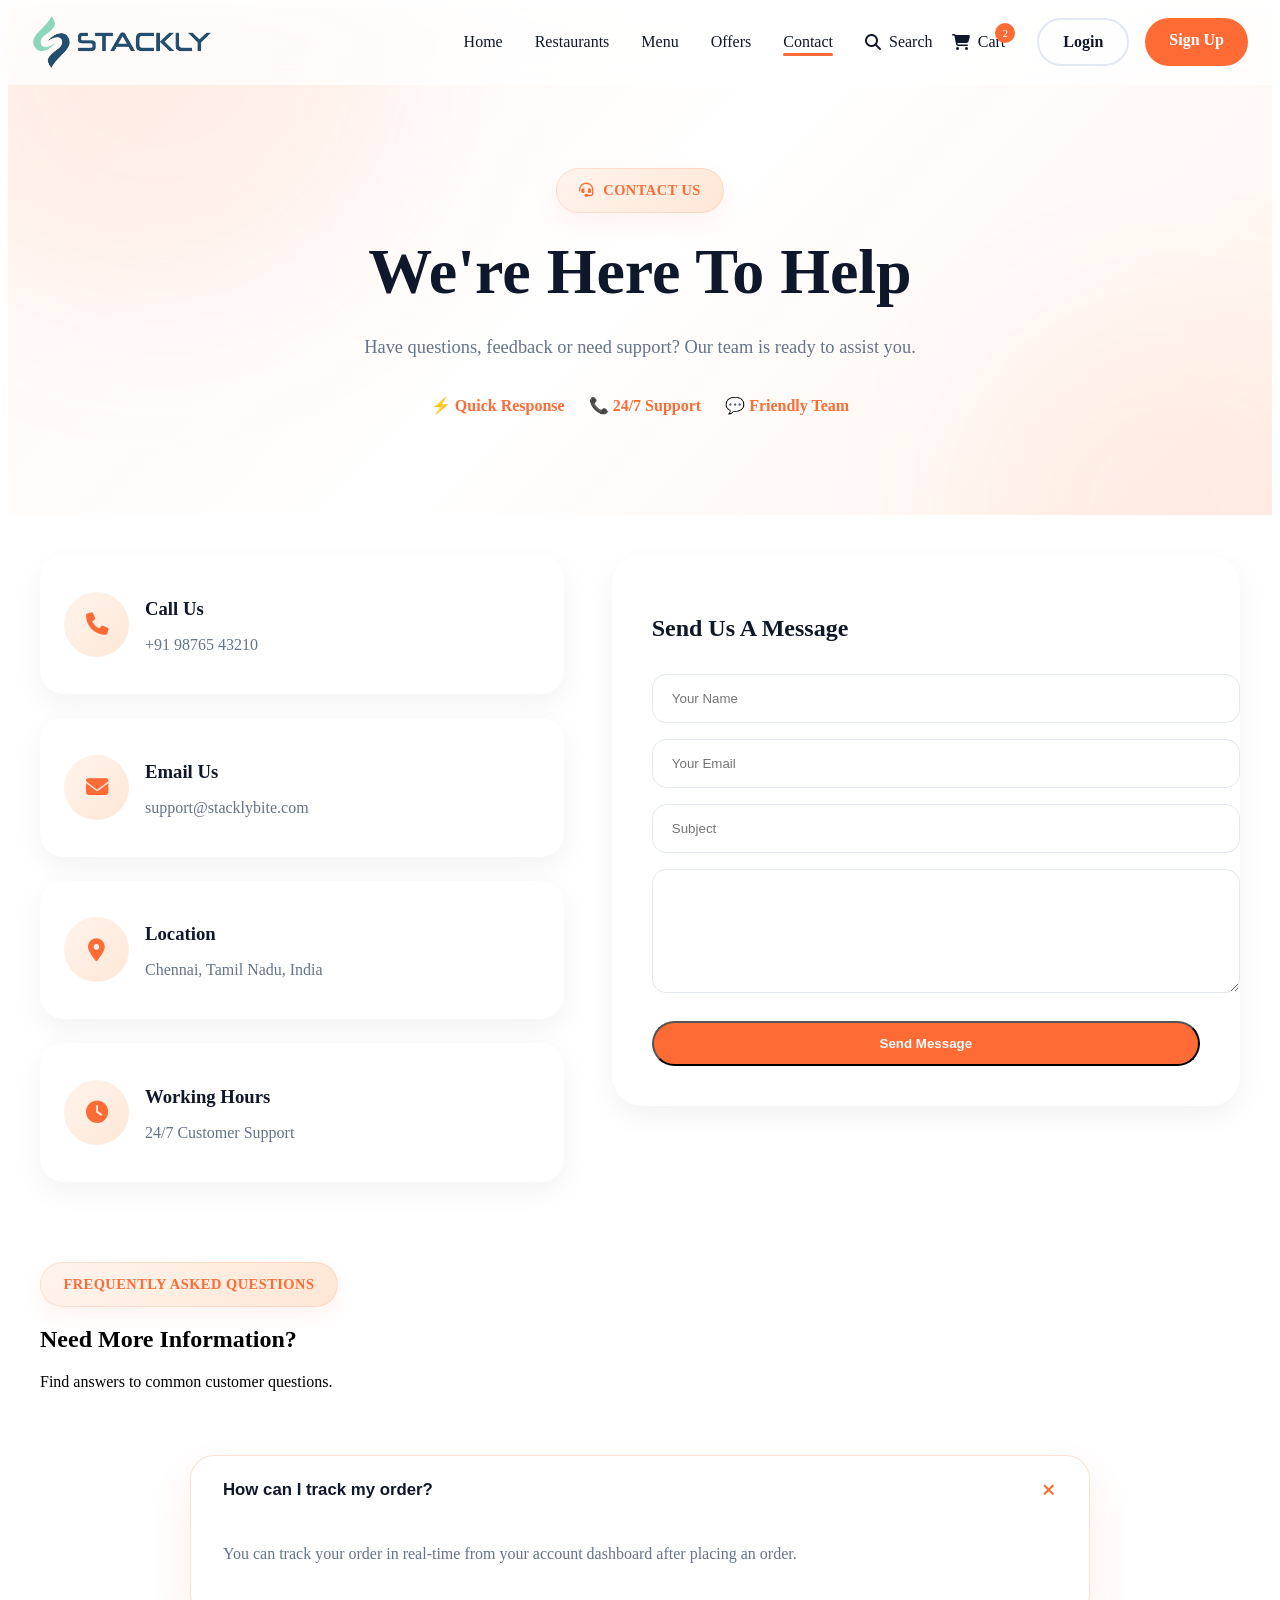
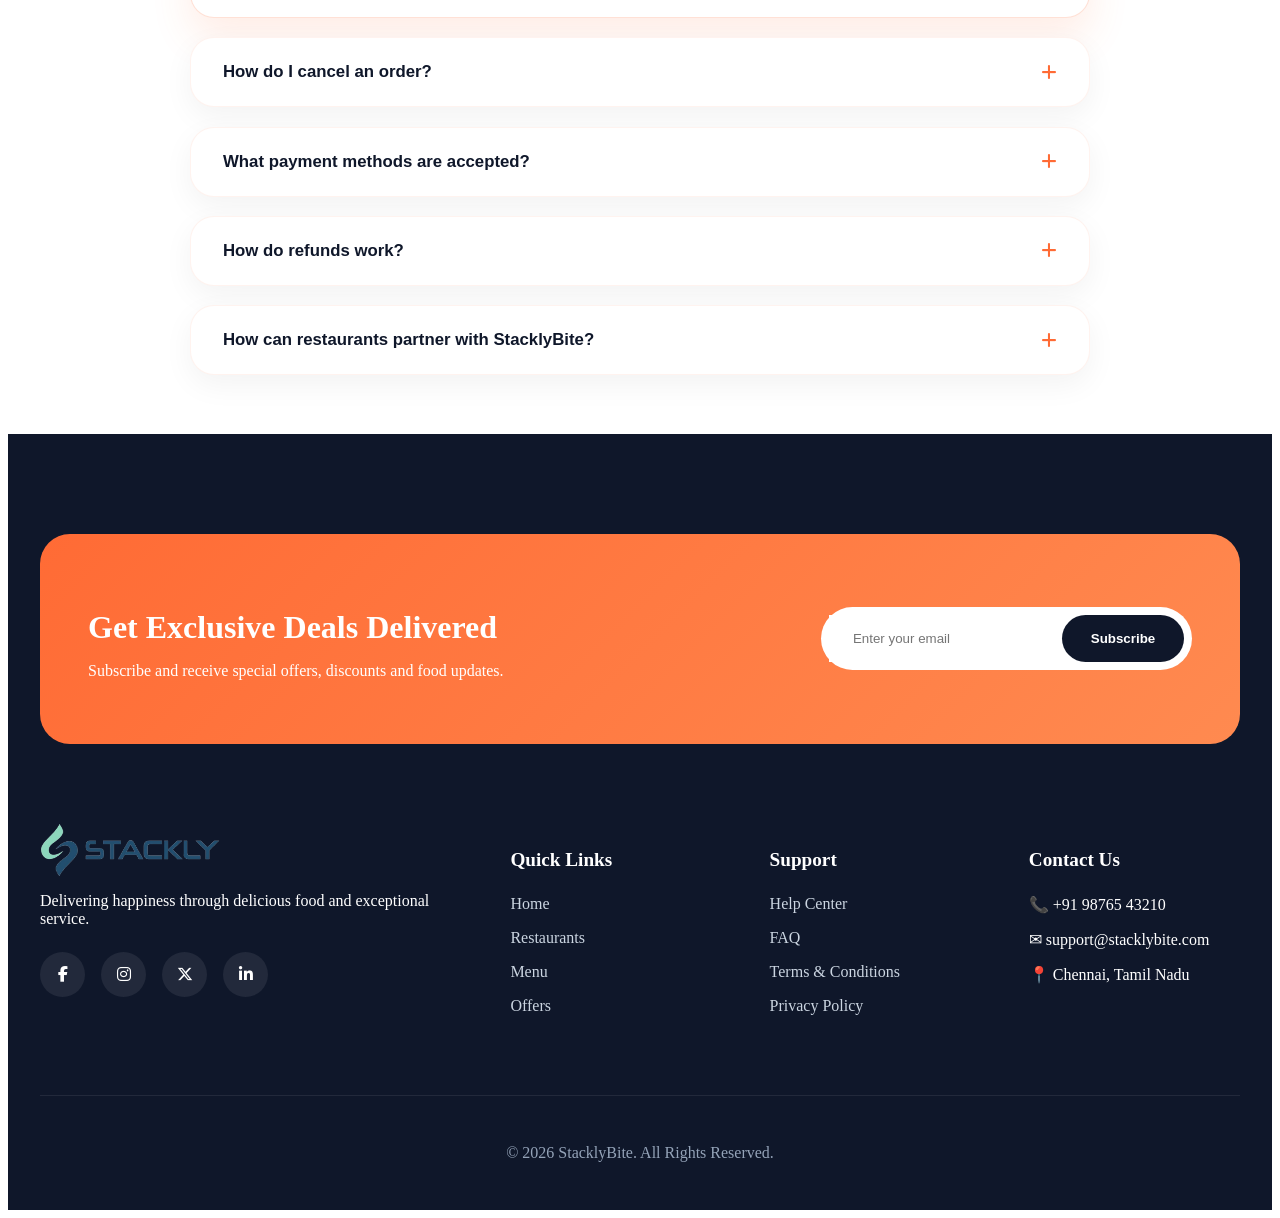
==== contact.html @ a3f86b0d "tester handover" ====
<!DOCTYPE html>
<html lang="en">
<head>
    <meta charset="UTF-8">
    <meta name="viewport" content="width=device-width, initial-scale=1.0">
    <title>Stackly Delivery</title>
    <link rel="preconnect"
      href="https://fonts.googleapis.com">

    <link rel="preconnect"
        href="https://fonts.gstatic.com"
        crossorigin>

    <link href="https://fonts.googleapis.com/css2?family=Poppins:wght@300;400;500;600;700;800&display=swap"
        rel="stylesheet">
    <link rel="stylesheet"
        href="https://cdnjs.cloudflare.com/ajax/libs/font-awesome/6.6.0/css/all.min.css">
    <link rel="stylesheet"
        href="assets/css/style.css">

    <link rel="stylesheet"
        href="assets/css/header.css">
    <link rel="stylesheet"
        href="assets/css/contact.css">
        <link rel="stylesheet"
        href="assets/css/offers.css">
</head>
<div class="menu-overlay"></div>
<body>
    <!-- HEADER START -->
    <header class="header">

        <nav class="navbar container">

            <!-- Logo -->
            <a href="index.html" class="logo">
                <img src="assets/images/logo-stackly.webp" alt="StacklyBite Logo">
            </a>
            <div class="mobile-menu">

                <button class="close-menu">
                    <i class="fa-solid fa-xmark"></i>
                </button>
                <!-- Navigation Menu -->
                <ul class="nav-menu">

                    <li class="nav-item">
                        <a href="index.html" class="nav-link">Home</a>
                    </li>

                    <li class="nav-item">
                        <a href="restaurants.html" class="nav-link">Restaurants</a>
                    </li>

                    <li class="nav-item">
                        <a href="menu.html" class="nav-link">Menu</a>
                    </li>
                    <li class="nav-item">
                        <a href="offers.html" class="nav-link">Offers</a>
                    </li>

                    <li class="nav-item">
                        <a href="contact.html" class="nav-link">Contact</a>
                    </li>

                </ul>

                <div class="nav-actions">

                    <a href="404.html" class="action-icon">

                        <i class="fa-solid fa-magnifying-glass"></i>

                        <span>Search</span>

                    </a>

                    <a href="404.html" class="action-icon cart-icon">

                        <i class="fa-solid fa-cart-shopping"></i>

                        <span>Cart</span>

                        <small class="cart-count">2</small>

                    </a>

                </div>

                <div class="auth-buttons">

                    <a href="login.html" class="btn btn-login">
                        Login
                    </a>

                    <a href="signup.html" class="btn btn-signup">
                        Sign Up
                    </a>

                </div>
            </div>

            <!-- Mobile Menu Toggle -->
            <div class="hamburger">

                <span></span>
                <span></span>
                <span></span>

            </div>

        </nav>


    </header>

    <section class="contact-hero">

        <div class="container">

            <span class="section-badge contact-badge">

                <i class="fa-solid fa-headset"></i>

                    Contact Us

            </span>

            <h1>

                We're Here To

                <span>Help</span>

            </h1>

            <p>

                Have questions, feedback or need support?
                Our team is ready to assist you.

            </p>

        </div>
        <div class="contact-trust">

            <span>⚡ Quick Response</span>

            <span>📞 24/7 Support</span>

            <span>💬 Friendly Team</span>

        </div>

    </section>

    <!-- ======================
        CONTACT SECTION
    ====================== -->

    <section class="contact-section">

        <div class="container">

            <div class="contact-wrapper">

                <!-- LEFT SIDE -->

                <div class="contact-info">

                    <div class="info-card">

                        <div class="info-icon">

                            <i class="fa-solid fa-phone"></i>

                        </div>

                        <div>

                            <h3>Call Us</h3>

                            <p>+91 98765 43210</p>

                        </div>

                    </div>

                    <div class="info-card">

                        <div class="info-icon">

                            <i class="fa-solid fa-envelope"></i>

                        </div>

                        <div>

                            <h3>Email Us</h3>

                            <p>support@stacklybite.com</p>

                        </div>

                    </div>

                    <div class="info-card">

                        <div class="info-icon">

                            <i class="fa-solid fa-location-dot"></i>

                        </div>

                        <div>

                            <h3>Location</h3>

                            <p>Chennai, Tamil Nadu, India</p>

                        </div>

                    </div>

                    <div class="info-card">

                        <div class="info-icon">

                            <i class="fa-solid fa-clock"></i>

                        </div>

                        <div>

                            <h3>Working Hours</h3>

                            <p>24/7 Customer Support</p>

                        </div>

                    </div>

                </div>

                <!-- RIGHT SIDE -->

                <form class="contact-form">

                    <h2>

                        Send Us A Message

                    </h2>

                    <input
                        type="text"
                        id="name"
                        placeholder="Your Name"
                        required>

                    <input
                        type="email"
                        id="email"
                        placeholder="Your Email"
                        required>

                    <input
                        type="text"
                        id="subject"
                        placeholder="Subject">

                    <textarea
                        rows="6"
                        id="message"
                        placeholder="Your Message">
                    </textarea>

                  

                    <button
                        type="submit"
                        class="btn btn-primary">

                        Send Message

                    </button>
                    <p class="form-message"></p>
                </form>

            </div>

        </div>

    </section>

<section class="faq-section">

    <div class="container">

        <div class="section-heading">

            <span class="section-badge">

                Frequently Asked Questions

            </span>

            <h2>

                Need More Information?

            </h2>

            <p>

                Find answers to common customer questions.

            </p>

        </div>

        <div class="faq-wrapper">

            <div class="faq-item active">

                <button class="faq-question">

                    How can I track my order?

                    <i class="fa-solid fa-plus"></i>

                </button>

                <div class="faq-answer">

                    <p>

                        You can track your order in real-time
                        from your account dashboard after placing an order.

                    </p>

                </div>

            </div>

            <div class="faq-item">

                <button class="faq-question">

                    How do I cancel an order?

                    <i class="fa-solid fa-plus"></i>

                </button>

                <div class="faq-answer">

                    <p>

                        Orders can be cancelled before the restaurant
                        starts preparing your food.

                    </p>

                </div>

            </div>

            <div class="faq-item">

                <button class="faq-question">

                    What payment methods are accepted?

                    <i class="fa-solid fa-plus"></i>

                </button>

                <div class="faq-answer">

                    <p>

                        We accept UPI, debit cards,
                        credit cards, net banking and wallets.

                    </p>

                </div>

            </div>

            <div class="faq-item">

                <button class="faq-question">

                    How do refunds work?

                    <i class="fa-solid fa-plus"></i>

                </button>

                <div class="faq-answer">

                    <p>

                        Approved refunds are processed
                        to your original payment method within 3–7 business days.

                    </p>

                </div>

            </div>

            <div class="faq-item">

                <button class="faq-question">

                    How can restaurants partner with StacklyBite?

                    <i class="fa-solid fa-plus"></i>

                </button>

                <div class="faq-answer">

                    <p>

                        Contact our partnership team through the form above
                        and we'll get back to you shortly.

                    </p>

                </div>

            </div>

        </div>

    </div>

</section>
    <footer class="footer">

            <div class="container">

                <!-- Newsletter CTA -->

                <div class="footer-cta">

                    <div class="footer-cta-content">

                        <h2>

                            Get Exclusive Deals Delivered

                        </h2>

                        <p>

                            Subscribe and receive special offers,
                            discounts and food updates.

                        </p>

                    </div>

                    <form class="footer-subscribe">

                        <input
                            type="email"
                            placeholder="Enter your email">

                        <button type="submit">

                            Subscribe

                        </button>

                    </form>

                </div>

                <!-- Footer Main -->

                <div class="footer-main">

                    <!-- Column 1 -->

                    <div class="footer-brand">

                    <a href="index.html" class="logo">
                        <img src="assets/images/logo-stackly.webp" alt="StacklyBite Logo">
                    </a>

                        <p>

                            Delivering happiness through
                            delicious food and exceptional service.

                        </p>

                        <div class="footer-socials">

                            <a href="404.html">
                                <i class="fa-brands fa-facebook-f"></i>
                            </a>

                            <a href="404.html">
                                <i class="fa-brands fa-instagram"></i>
                            </a>

                            <a href="404.html">
                                <i class="fa-brands fa-x-twitter"></i>
                            </a>

                            <a href="404.html">
                                <i class="fa-brands fa-linkedin-in"></i>
                            </a>

                        </div>

                    </div>

                    <!-- Column 2 -->

                    <div class="footer-links">

                        <h4>

                            Quick Links

                        </h4>

                        <a href="index.html">Home</a>
                        <a href="restaurants.html">Restaurants</a>
                        <a href="menu.html">Menu</a>
                        <a href="offers.html">Offers</a>

                    </div>

                    <!-- Column 3 -->

                    <div class="footer-links">

                        <h4>

                            Support

                        </h4>

                        <a href="404.html">Help Center</a>
                        <a href="404.html">FAQ</a>
                        <a href="404.html">Terms & Conditions</a>
                        <a href="404.html">Privacy Policy</a>

                    </div>

                    <!-- Column 4 -->

                    <div class="footer-links">

                        <h4>

                            Contact Us

                        </h4>

                        <p>

                            📞 +91 98765 43210

                        </p>

                        <p>

                            ✉ support@stacklybite.com

                        </p>

                        <p>

                            📍 Chennai, Tamil Nadu

                        </p>

                    </div>

                </div>

                <!-- Footer Bottom -->

                <div class="footer-bottom">

                    <p>

                        © 2026 StacklyBite.
                        All Rights Reserved.

                    </p>

                </div>

            </div>

    </footer>
    <script src="assets/js/navbar.js"></script>
    <script src="assets/js/contact.js"></script>
</body>
</html>
---- assets/css/style.css ----
:root {

    --primary: #ff6b35;
    --primary-dark: #e85a2a;

    --secondary: #0f172a;

    --accent: #22c55e;

    --white: #ffffff;

    --text: #334155;

    --text-light: #64748b;

    --border: #e2e8f0;

    --bg: #f8fafc;

    --shadow:
        0 10px 30px rgba(0,0,0,0.08);

    --transition: all .3s ease;

    --radius: 14px;
}
.container {
    max-width:1400px;

    margin:0 auto;

    padding:0 2rem;
}

.section-badge{

    display:inline-flex;

    align-items:center;

    gap:.5rem;

    padding:.8rem 1.4rem;

    border-radius:50px;

    background:
    linear-gradient(
        135deg,
        #FFF4ED,
        #FFE7D6
    );

    color:var(--primary);

    font-size:.9rem;

    font-weight:700;

    letter-spacing:.5px;

    text-transform:uppercase;

    border:1px solid rgba(255,107,53,.15);

    box-shadow:
    0 8px 20px rgba(255,107,53,.08);

    position:relative;

    overflow:hidden;
}
.section-badge::before{

    content:"";

    position:absolute;

    top:0;

    left:-120%;

    width:100%;

    height:100%;

    background:
    linear-gradient(
        90deg,
        transparent,
        rgba(255,255,255,.5),
        transparent
    );

    transition:.8s ease;
}
.section-badge:hover::before{

    left:120%;
}
.section-badge:hover{

    transform:translateY(-2px);

    box-shadow:
    0 12px 30px rgba(255,107,53,.15);
}
.btn-primary{

    background:var(--primary);

    color:#fff;
}
.btn-secondary{

    background:#fff;

    color:var(--secondary);

    border:1px solid var(--border);
}
---- assets/css/header.css ----
/* ======================
   HEADER
====================== */

.header {

    position: fixed;

    top: 0;

    left: 0;

    width: 100%;

    z-index: 1000;

    backdrop-filter: blur(15px);

    background: rgba(255,255,255,0.75);

    border-bottom: 1px solid rgba(255,255,255,0.2);

    transition: all .3s ease;
}

.navbar {

    max-width: 1400px;

    margin: 0 auto;

    padding: 1rem 2rem;

    display: flex;

    align-items: center;
}
.logo{
    margin-right:auto;
}
.logo img {

    width: 180px;

    display: block;

    transition: .3s ease;
}

.logo img:hover {

    transform: scale(1.05);
}
.mobile-menu{

    display:flex;

    align-items:center;

    gap:2rem;
}
.close-menu{

    display:none;
}
.nav-menu {

    display: flex;

    align-items: center;

    gap: 2rem;

    list-style: none;
}

.nav-link {

    position: relative;

    text-decoration: none;

    color: var(--secondary);

    font-size: 1rem;

    font-weight: 500;

    transition: .3s ease;
}
.nav-link::after {

    content: '';

    position: absolute;

    left: 0;

    bottom: -6px;

    width: 0;

    height: 3px;

    border-radius: 20px;

    background: var(--primary);

    transition: .3s ease;
}

.nav-link:hover::after,
.nav-link.active::after {

    width: 100%;
}

.nav-link:hover {

    color: var(--primary);
}
.auth-buttons {

    display: flex;

    gap: 1rem;
}

.btn {

    text-decoration: none;

    padding: .8rem 1.5rem;

    border-radius: 50px;

    font-weight: 600;

    transition: .3s ease;
}

.btn-login {

    color: var(--secondary);

    border: 2px solid var(--border);
}

.btn-login:hover {

    border-color: var(--primary);

    color: var(--primary);
}


.btn-signup {

    background: var(--primary);

    color: white;
}

.btn-signup:hover {

    transform: translateY(-3px);

    box-shadow:
        0 12px 25px rgba(255,107,53,.3);
}

.hamburger {

    display: none;

    cursor: pointer;

    flex-direction: column;

    gap: 5px;
}

.hamburger span {

    width: 25px;

    height: 3px;

    background: var(--secondary);

    border-radius: 50px;
}

@media (max-width: 992px) {

    .hamburger {

        display: flex;
    }

    .mobile-menu{

        position:fixed;

        top:0;

        right:-100%;

        width:100%;

        height:100vh;

        background:#fff;

        display:flex;

        flex-direction:column;

        justify-content:flex-start;
        padding-top: 90px;

        align-items:center;

        transition:.4s ease;

        z-index:1001;
    }

    .mobile-menu.active{

        right:0;
    }
    .nav-menu{
        display: flex;
        flex-direction:column;

        gap:1rem;
    }
    .close-menu{

        display:block;
    }
    .auth-buttons{

        display:flex;

        flex-direction:column;
        width: 90%;
        align-items: center;


        margin-top:0;
    }
    .nav-actions{

        flex-direction:column;
        gap:.8rem;

        margin-top:0;
    }
    .menu-overlay{

        position:fixed;

        inset:0;

        background:rgba(0,0,0,.4);

        opacity:0;

        visibility:hidden;

        transition:.3s ease;

        z-index:999;
    }
    .menu-overlay.active{

        opacity:1;

        visibility:visible;
    }
}
.nav-actions{

    display:flex;

    align-items:center;

    gap:1.2rem;
}
.action-icon{

    display:flex;

    align-items:center;

    gap:.5rem;

    text-decoration:none;

    color:var(--secondary);

    font-weight:500;

    transition:.3s ease;

    position:relative;
}

.action-icon:hover{

    color:var(--primary);
}
.cart-icon{

    position:relative;
}

.cart-count{

    position:absolute;

    top:-10px;

    right:-10px;

    width:20px;

    height:20px;

    border-radius:50%;

    background:var(--primary);

    color:#fff;

    font-size:.7rem;

    display:flex;

    align-items:center;

    justify-content:center;
}
.close-menu{

    position:absolute;

    top:25px;

    right:25px;

    border:none;

    background:none;

    cursor:pointer;

    font-size:1.8rem;

    color:var(--secondary);
}

/* ======================
   FOOTER
====================== */

.footer{

    background:#0F172A;

    color:#fff;

    padding-top:100px;
}
.footer-cta{

    display:flex;

    justify-content:space-between;

    align-items:center;

    gap:2rem;

    padding:3rem;

    border-radius:30px;

    background:
    linear-gradient(
    135deg,
    #FF6B35,
    #FF8A50
    );

    margin-bottom:5rem;
}

.footer-cta h2{

    font-size:2rem;

    margin-bottom:.8rem;
}
.footer-subscribe{

    display:flex;

    gap:1rem;

    background:#fff;

    padding:.5rem;

    border-radius:60px;
}
.footer-subscribe input{

    flex:1;

    border:none;

    outline:none;

    padding:1rem 1.5rem;

    min-width:0;
}
.footer-cta{

    overflow:hidden;
}
.footer-subscribe button{

    border:none;

    cursor:pointer;

    padding:1rem 1.8rem;

    border-radius:50px;

    background:#0F172A;

    color:#fff;

    font-weight:600;
}
.footer-main{

    display:grid;

    grid-template-columns:
    2fr 1fr 1fr 1fr;

    gap:3rem;

    padding-bottom:4rem;
}
.footer-logo{

    display:flex;

    align-items:center;

    gap:1rem;

    margin-bottom:1rem;
}
.footer-logo-icon{

    width:55px;

    height:55px;

    border-radius:50%;

    background:
    rgba(255,255,255,.1);

    display:flex;

    justify-content:center;

    align-items:center;
}
.footer-logo-icon i{

    color:var(--primary);

    font-size:1.5rem;
}
.footer-logo h3{

    font-size:1.8rem;
}
.footer-logo span{

    color:var(--primary);
}
.footer-links h4{

    margin-bottom:1.5rem;

    font-size:1.2rem;
}
.footer-links a{

    display:block;

    color:#CBD5E1;

    text-decoration:none;

    margin-bottom:1rem;

    transition:.3s;
}
.footer-links a:hover{

    color:var(--primary);

    padding-left:5px;
}
.footer-socials{

    display:flex;

    gap:1rem;

    margin-top:1.5rem;
}
.footer-socials a{

    width:45px;

    height:45px;

    border-radius:50%;

    display:flex;

    align-items:center;

    justify-content:center;

    text-decoration:none;

    background:
    rgba(255,255,255,.08);

    color:#fff;

    transition:.3s;
}
.footer-socials a:hover{

    background:var(--primary);

    transform:translateY(-5px);
}
.footer-bottom{

    border-top:
    1px solid rgba(255,255,255,.08);

    padding:2rem 0;

    text-align:center;

    color:#94A3B8;
}
@media(max-width:992px){

    .footer-cta{

        flex-direction:column;

        text-align:center;
    }

    .footer-main{

        grid-template-columns:
        repeat(2,1fr);
    }
}
@media(max-width:768px){

    .footer-main{

        grid-template-columns:1fr;

        text-align:center;
    }

    .footer-logo{

        justify-content:center;
    }

    .footer-socials{

        justify-content:center;
    }

    .footer-subscribe{

        display:flex;

        flex-direction:column;

        width:100%;

        max-width:100%;

        padding:12px;

        border-radius:20px;

        box-sizing:border-box;
    }

    .footer-subscribe input{

        width:100%;

        min-width:0;

        box-sizing:border-box;

        padding:1rem;

        margin:0;
    }

    .footer-subscribe button{

        width:100%;

        margin:0;

        box-sizing:border-box;
    }
}

.nav-link.active::after{

    width:100%;
}
---- assets/css/contact.css ----
/* ======================
   CONTACT HERO
====================== */

.contact-hero{

    padding:160px 0 100px;

    background:
    linear-gradient(
        135deg,
        #fff8f3 0%,
        #ffffff 50%,
        #fff3eb 100%
    );

    text-align:center;

    position:relative;

    overflow:hidden;
}
.contact-hero::before{

    content:"";

    position:absolute;

    width:500px;

    height:500px;

    border-radius:50%;

    background:
    rgba(255,107,53,.08);

    filter:blur(80px);

    top:-200px;

    left:-100px;
}
.contact-hero::after{

    content:"";

    position:absolute;

    width:400px;

    height:400px;

    border-radius:50%;

    background:
    rgba(255,107,53,.06);

    filter:blur(80px);

    bottom:-200px;

    right:-100px;
}

.contact-hero .container{

    position:relative;

    z-index:2;

    max-width:850px;
}
.contact-hero h1{

    font-size:4rem;

    line-height:1.1;

    color:var(--secondary);

    margin:1.5rem 0;
}
.contact-hero p{

    font-size:1.15rem;

    line-height:1.8;

    color:var(--text-light);

    max-width:650px;

    margin:0 auto;
}
.contact-badge{

    display:inline-flex;

    align-items:center;

    gap:.6rem;

    padding:.8rem 1.4rem;

    border-radius:50px;

    background:
    linear-gradient(
        135deg,
        #FFF4ED,
        #FFE7D6
    );

    color:var(--primary);

    font-weight:700;

    box-shadow:
    0 10px 25px rgba(255,107,53,.08);
}
.contact-trust{

    display:flex;

    justify-content:center;

    gap:1.5rem;

    flex-wrap:wrap;

    margin-top:2rem;

    color:var(--primary);

    font-weight:600;
}
/* ======================
   CONTACT SECTION
====================== */

.contact-section{

    padding:40px 0;

    background:#fff;
}
.contact-wrapper{

    display:grid;

    grid-template-columns:
    1fr 1.2fr;

    gap:3rem;

    align-items:start;
}
.contact-info{

    display:grid;

    gap:1.5rem;
}
.info-card{

    display:flex;

    align-items:center;

    gap:1rem;

    padding:1.5rem;

    background:#fff;

    border-radius:24px;

    box-shadow:
    0 10px 30px rgba(0,0,0,.05);

    transition:.3s ease;
}
.info-card:hover{

    transform:translateY(-5px);

    box-shadow:
    0 20px 40px rgba(255,107,53,.08);
}
.info-icon{

    width:65px;

    height:65px;

    border-radius:50%;

    background:
    linear-gradient(
        135deg,
        #FFF4ED,
        #FFE7D6
    );

    display:flex;

    justify-content:center;

    align-items:center;

    flex-shrink:0;
}
.info-icon i{

    font-size:1.4rem;

    color:var(--primary);
}
.info-card h3{

    margin-bottom:.4rem;

    color:var(--secondary);
}
.info-card p{

    color:var(--text-light);
}
.contact-form{

    background:#fff;

    padding:2.5rem;

    border-radius:30px;

    box-shadow:
    0 10px 30px rgba(0,0,0,.05);
}
.contact-form h2{

    margin-bottom:2rem;

    color:var(--secondary);
}
.contact-form input,
.contact-form textarea{

    width:100%;

    padding:1rem 1.2rem;

    margin-bottom:1rem;

    border:1px solid #E2E8F0;

    border-radius:14px;

    outline:none;

    transition:.3s ease;
}
.contact-form input:focus,
.contact-form textarea:focus{

    border-color:var(--primary);

    box-shadow:
    0 0 0 4px rgba(255,107,53,.08);
}
.contact-form .btn{

    width:100%;

    margin-top:.5rem;
}
.contact-form:hover{

    box-shadow:
    0 20px 50px rgba(255,107,53,.08);
}
@media(max-width:992px){

    .contact-wrapper{

        grid-template-columns:1fr;
    }

}
@media(max-width:768px){

    .contact-form{

        padding:1.5rem;
    }

    .info-card{

        padding:1.2rem;
    }

}
.form-message{

    margin-top:1rem;

    font-weight:600;

    display:none;
}
.form-message.success{

    display:block;

    color:#16A34A;
}
.form-message{

    display:none;

    margin-top:1rem;

    padding:.8rem 1rem;

    border-radius:12px;

    font-weight:600;
}
.form-message.success{

    display:block;

    background:#DCFCE7;

    color:#15803D;

    border:1px solid #BBF7D0;
}
.form-message.error{

    display:block;

    background:#FEE2E2;

    color:#B91C1C;

    border:1px solid #FECACA;
}
---- assets/css/offers.css ----
/* ======================
   OFFERS HERO
====================== */

.offers-hero{

    padding:120px 0 100px;

    background:
    linear-gradient(
        135deg,
        #fff8f3 0%,
        #ffffff 50%,
        #fff3eb 100%
    );

    overflow:hidden;
}
.offers-hero .container{

    display:grid;

    grid-template-columns:1fr 1fr;

    gap:4rem;

    align-items:center;
}
.offers-hero h1{

    font-size:4rem;

    line-height:1.1;

    margin:1.5rem 0;

    color:var(--secondary);
}
.offers-hero h1 span{

    display:block;

    color:var(--primary);
}
.offers-hero p{

    font-size:1.1rem;

    line-height:1.8;

    color:var(--text-light);

    max-width:550px;

    margin-bottom:2rem;
}
.offer-highlights{

    display:flex;

    gap:1rem;

    flex-wrap:wrap;

    margin-bottom:2rem;
}
.highlight-item{

    background:#fff;

    padding:1rem 1.5rem;

    border-radius:20px;

    box-shadow:
    0 10px 30px rgba(0,0,0,.05);

    text-align:center;
}
.highlight-item h3{

    color:var(--primary);

    font-size:1.8rem;

    margin-bottom:.3rem;
}
.offers-buttons{

    display:flex;

    gap:1rem;
}
.offers-hero__visual{

    position:relative;

    min-height:500px;

    display:flex;

    justify-content:center;

    align-items:center;
}

.coupon-main{

    width:320px;

    margin:auto;

    padding:2rem 2rem;

    text-align:center;

    background:#fff;

    border-radius:30px;

    box-shadow:
    0 25px 60px rgba(0,0,0,.1);

    border:3px dashed var(--primary);
}
.coupon-main{

    position:relative;

    z-index:5;
}

.coupon-main .discount{

    display:block;

    color:var(--primary);

    font-size:2rem;

    font-weight:800;

    margin-bottom:1rem;
}

.coupon-main h2{

    font-size:3rem;

    color:var(--secondary);

    margin-bottom:1rem;
}
.coupon-small{

    background:#fff;

    padding:1rem 1.5rem;

    border-radius:20px;

    box-shadow:
    0 10px 30px rgba(0,0,0,.08);
}
.coupon-small:nth-child(1){

    animation:floatCoupon 4s ease-in-out infinite;
}

.coupon-small:nth-child(2){

    animation:floatCoupon 4s ease-in-out infinite .5s;
}

.coupon-small:nth-child(3){

    animation:floatCoupon 4s ease-in-out infinite 1s;
}
.coupon-floating{

    position:absolute;

    top:85%;

    left:50%;

    transform:translateX(-50%);

    display:flex;

    gap:1rem;
}
@keyframes floatCoupon{

    0%{
        transform:translateY(0);
    }

    50%{
        transform:translateY(-12px);
    }

    100%{
        transform:translateY(0);
    }
}

.offer-badge{

    background:
    linear-gradient(
        135deg,
        #FFF4ED,
        #FFE7D6
    );

    color:var(--primary);
}

@media(max-width:992px){

    .offers-hero .container{

        grid-template-columns:1fr;

        text-align:center;
    }

    .offer-highlights{

        justify-content:center;
    }

    .offers-buttons{

        justify-content:center;
    }

}

@media(max-width:768px){

    .offers-hero{

        padding:120px 0 70px;
    }

    .offers-hero h1{

        font-size:2.8rem;
    }

    .offers-buttons{

        flex-direction:column;
    }

    .offers-hero__visual{

        height:auto;
    }

    .coupon-small{

        display:none;
    }

    .coupon-main{

        width:100%;
        max-width:320px;
    }

}

/* ======================
   TRENDING DEALS
====================== */

.trending-deals{

    padding:40px 0;

    background:#fff;
}
.deals-grid{

    display:grid;

    grid-template-columns:
    repeat(3,1fr);

    gap:2rem;

    margin-top:4rem;
}
.deal-card{

    padding:2rem;

    border-radius:30px;

    color:#fff;

    position:relative;

    overflow:hidden;

    transition:.4s ease;
}
.deal-card:hover{

    transform:translateY(-10px);
}
.deal-discount{

    font-size:2rem;

    font-weight:800;

    display:block;

    margin-bottom:1rem;
}
.deal-code{

    display:inline-block;

    margin:1.5rem 0;

    padding:.8rem 1.2rem;

    border-radius:12px;

    background:
    rgba(255,255,255,.2);

    font-weight:700;

    letter-spacing:1px;
}
.deal-footer{

    display:flex;

    justify-content:space-between;

    align-items:center;
}
.deal-footer button{

    border:none;

    padding:.7rem 1.2rem;

    border-radius:12px;

    cursor:pointer;

    font-weight:600;
}
.deal-orange{
    background:linear-gradient(135deg,#FF6B35,#FF8A5C);
}

.deal-blue{
    background:linear-gradient(135deg,#2563EB,#60A5FA);
}

.deal-green{
    background:linear-gradient(135deg,#16A34A,#4ADE80);
}

.deal-purple{
    background:linear-gradient(135deg,#7C3AED,#A78BFA);
}

.deal-red{
    background:linear-gradient(135deg,#DC2626,#F87171);
}

.deal-dark{
    background:linear-gradient(135deg,#0F172A,#334155);
}

@media(max-width:992px){

    .deals-grid{

        grid-template-columns:
        repeat(2,1fr);
    }

}
@media(max-width:768px){

    .deals-grid{

        grid-template-columns:1fr;
    }

}
.deal-card::before{

    content:"";

    position:absolute;

    top:0;

    left:-100%;

    width:100%;

    height:100%;

    background:
    linear-gradient(
        90deg,
        transparent,
        rgba(255,255,255,.15),
        transparent
    );

    transition:.8s;
}

.deal-card:hover::before{

    left:100%;
}
/* ======================
   COUPON SECTION
====================== */

.coupon-section{

    padding:40px 0;

    background:
    linear-gradient(
        180deg,
        #fff,
        #fff8f3
    );
}
.coupon-grid{

    display:grid;

    gap:1.5rem;

    margin-top:4rem;
}
.coupon-box{

    background:#fff;

    padding:2rem;

    border-radius:24px;

    display:flex;

    justify-content:space-between;

    align-items:center;

    box-shadow:
    0 10px 30px rgba(0,0,0,.05);

    transition:.3s ease;

    border:1px dashed rgba(255,107,53,.2);
}

.coupon-box:hover{

    transform:translateY(-5px);

    box-shadow:
    0 20px 40px rgba(255,107,53,.08);
}

.coupon-left h3{

    color:var(--primary);

    font-size:1.5rem;

    margin-bottom:.5rem;

    letter-spacing:2px;
}

.copy-btn{

    border:none;

    cursor:pointer;

    padding:1rem 1.5rem;

    border-radius:14px;

    background:var(--primary);

    color:#fff;

    font-weight:600;

    transition:.3s ease;
}

.copy-btn:hover{

    transform:translateY(-2px);
}
@media(max-width:768px){

    .coupon-box{

        flex-direction:column;

        gap:1rem;

        text-align:center;
    }

    .copy-btn{

        width:100%;
    }

}

/* ======================
   FLASH SALE
====================== */

.flash-sale{

    padding:40px 0;

    background:#fff;
}
.flash-sale-card{

    background:
    linear-gradient(
        135deg,
        #FF6B35,
        #FF8A5C
    );

    color:#fff;

    padding:4rem;

    border-radius:40px;

    display:flex;

    justify-content:space-between;

    align-items:center;

    gap:3rem;

    position:relative;

    overflow:hidden;
}
.flash-sale-card::before{

    content:"";

    position:absolute;

    width:400px;

    height:400px;

    border-radius:50%;

    background:
    rgba(255,255,255,.08);

    top:-150px;

    right:-100px;
}
.flash-content h2{

    font-size:3rem;

    margin:1rem 0;
}
.flash-content p{

    max-width:500px;

    margin-bottom:2rem;

    opacity:.95;
}
.flash-badge{

    display:inline-block;

    padding:.8rem 1.2rem;

    border-radius:50px;

    background:
    rgba(255,255,255,.15);

    backdrop-filter:blur(10px);

    font-weight:600;
}
.countdown{

    display:flex;

    gap:1rem;
}
.time-box{

    width:120px;

    height:120px;

    background:
    rgba(255,255,255,.15);

    backdrop-filter:blur(10px);

    border-radius:24px;

    display:flex;

    flex-direction:column;

    justify-content:center;

    align-items:center;
}

.time-box span{

    font-size:2.5rem;

    font-weight:800;
}

.time-box small{

    margin-top:.5rem;

    opacity:.9;
}

@media(max-width:992px){

    .flash-sale-card{

        flex-direction:column;

        text-align:center;
    }

    .countdown{

        justify-content:center;
    }

}
@media(max-width:768px){

    .flash-sale-card{

        padding:2rem;
    }

    .flash-content h2{

        font-size:2.2rem;
    }

    .time-box{

        width:90px;
        height:90px;
    }

    .time-box span{

        font-size:1.8rem;
    }

}

.flash-sale .btn-primary{

    background:#fff;

    color:var(--primary);

    padding:1rem 2rem;

    border-radius:50px;

    font-weight:700;

    text-decoration:none;

    display:inline-flex;

    align-items:center;

    gap:.6rem;

    transition:.3s ease;

    box-shadow:
    0 10px 25px rgba(0,0,0,.12);
}

.flash-sale .btn-primary:hover::before{

    left:120%;
}

/* ======================
   PAYMENT OFFERS
====================== */

.payment-offers{

    padding:40px 0;

    background:
    linear-gradient(
        180deg,
        #fff,
        #fff8f3
    );
}

.payment-grid{

    display:grid;

    grid-template-columns:
    repeat(3,1fr);

    gap:2rem;

    margin-top:4rem;
}
.payment-card{

    background:#fff;

    padding:2rem;

    border-radius:28px;

    text-align:center;

    box-shadow:
    0 10px 30px rgba(0,0,0,.05);

    transition:.35s ease;

    position:relative;

    overflow:hidden;
}
.payment-card:hover{

    transform:translateY(-10px);

    box-shadow:
    0 25px 50px rgba(255,107,53,.12);
}
.payment-icon{

    width:80px;

    height:80px;

    margin:0 auto 1.5rem;

    border-radius:50%;

    background:
    linear-gradient(
        135deg,
        #FFF4ED,
        #FFE7D6
    );

    display:flex;

    justify-content:center;

    align-items:center;

    font-size:2rem;
}
.payment-card h3{

    margin-bottom:.8rem;

    color:var(--secondary);
}
.payment-card h4{

    color:var(--primary);

    margin-bottom:.8rem;

    font-size:1.4rem;
}
.payment-card p{

    color:var(--text-light);
}
.payment-card::before{

    content:"";

    position:absolute;

    inset:0;

    border-radius:28px;

    border:1px solid transparent;

    transition:.3s ease;
}
.payment-card:hover::before{

    border-color:
    rgba(255,107,53,.25);
}
@media(max-width:992px){

    .payment-grid{

        grid-template-columns:
        repeat(2,1fr);
    }

}
@media(max-width:768px){

    .payment-grid{

        grid-template-columns:1fr;
    }

}

/* ======================
   FAQ SECTION
====================== */

.faq-section{

    padding:40px 0;

    background:#fff;
}
.faq-wrapper{

    max-width:900px;

    margin:4rem auto 0;
}
.faq-item{

    background:#fff;

    border-radius:24px;

    margin-bottom:1.2rem;

    overflow:hidden;

    box-shadow:
    0 10px 30px rgba(0,0,0,.05);

    border:1px solid
    rgba(255,107,53,.08);

    transition:.3s ease;
}
.faq-item:hover{

    transform:translateY(-3px);

    box-shadow:
    0 20px 40px rgba(255,107,53,.08);
}
.faq-question{

    width:100%;

    border:none;

    background:none;

    padding:1.5rem 2rem;

    cursor:pointer;

    display:flex;

    justify-content:space-between;

    align-items:center;

    font-size:1.05rem;

    font-weight:600;

    color:var(--secondary);

    text-align:left;
}
.faq-question i{

    color:var(--primary);

    transition:.3s ease;
}
.faq-answer{

    max-height:0;

    overflow:hidden;

    transition:max-height .35s ease;
}
.faq-answer p{

    padding:0 2rem 2rem;

    color:var(--text-light);

    line-height:1.8;
}
.faq-item.active .faq-answer{

    max-height:200px;
}
.faq-item.active .faq-question i{

    transform:rotate(45deg);
}

.faq-item.active{

    border-color:
    rgba(255,107,53,.2);

    box-shadow:
    0 20px 40px rgba(255,107,53,.12);
}
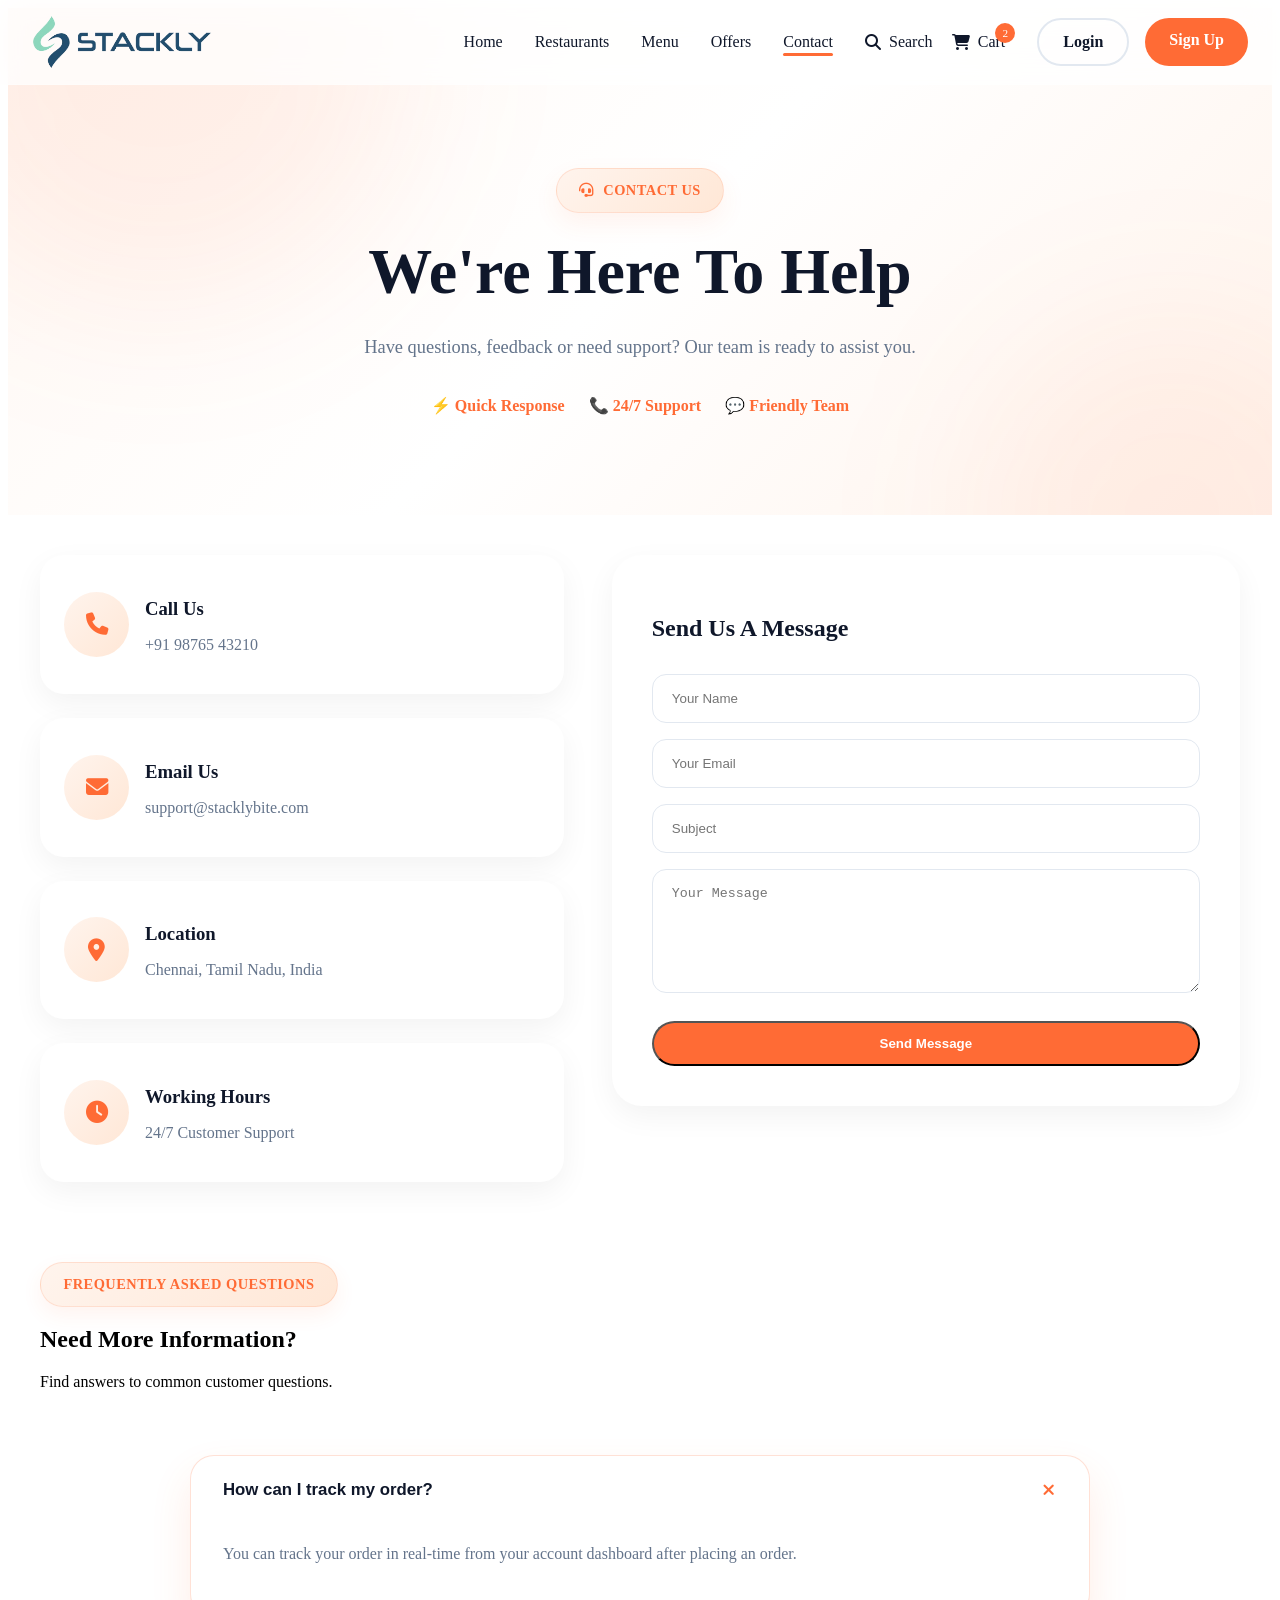
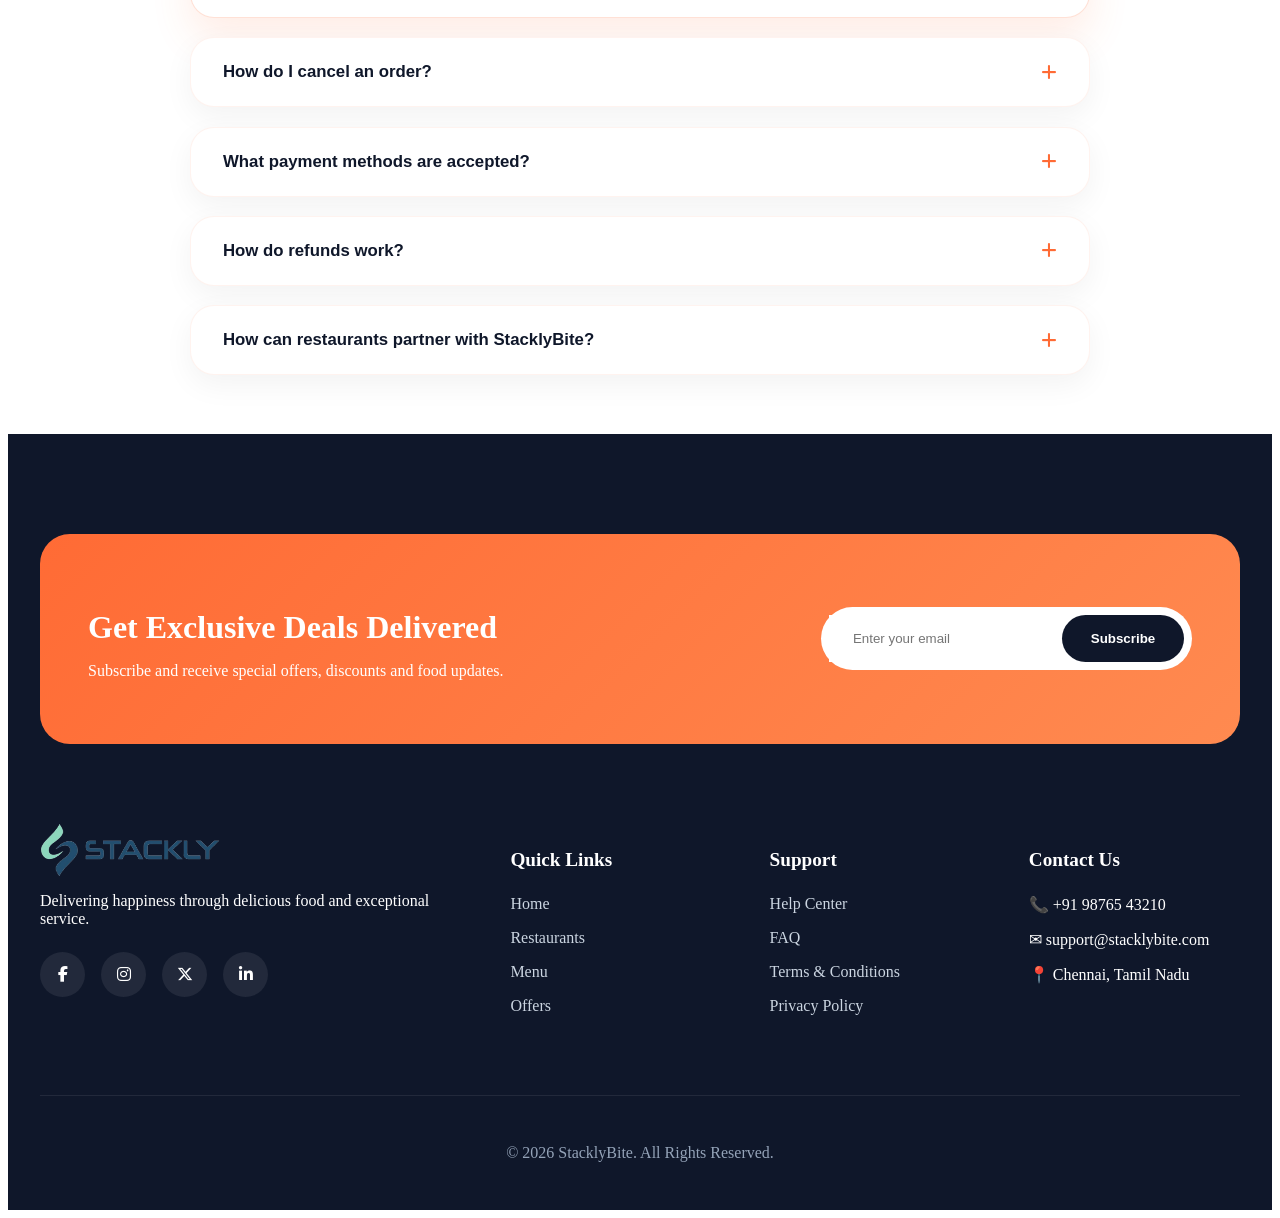
==== commit 2a054a4d: "testers feedback" ====
--- a/contact.html
+++ b/contact.html
@@ -267,13 +267,14 @@
                     <input
                         type="text"
                         id="subject"
-                        placeholder="Subject">
+                        placeholder="Subject"
+                        required>
 
                     <textarea
                         rows="6"
                         id="message"
-                        placeholder="Your Message">
-                    </textarea>
+                        placeholder="Your Message"
+                        required></textarea>
 
                   
 
--- a/assets/css/contact.css
+++ b/assets/css/contact.css
@@ -346,4 +346,55 @@
     color:#B91C1C;
 
     border:1px solid #FECACA;
+}
+.contact-form input,
+.contact-form textarea{
+
+    box-sizing:border-box;
+}
+.contact-badge{
+
+    display:inline-flex;
+}
+@media(max-width:375px){
+
+    .contact-badge{
+
+        max-width:100%;
+
+        text-align:center;
+
+        justify-content:center;
+
+        flex-wrap:wrap;
+
+        font-size:.85rem;
+    }
+
+}
+@media(max-width:375px){
+
+    .contact-hero h1{
+
+        font-size:2.2rem;
+
+        word-break:break-word;
+    }
+
+}
+
+@media(max-width:375px){
+
+    .info-card{
+
+        flex-direction:column;
+
+        text-align:center;
+    }
+
+}
+html,
+body{
+
+    overflow-x:hidden;
 }
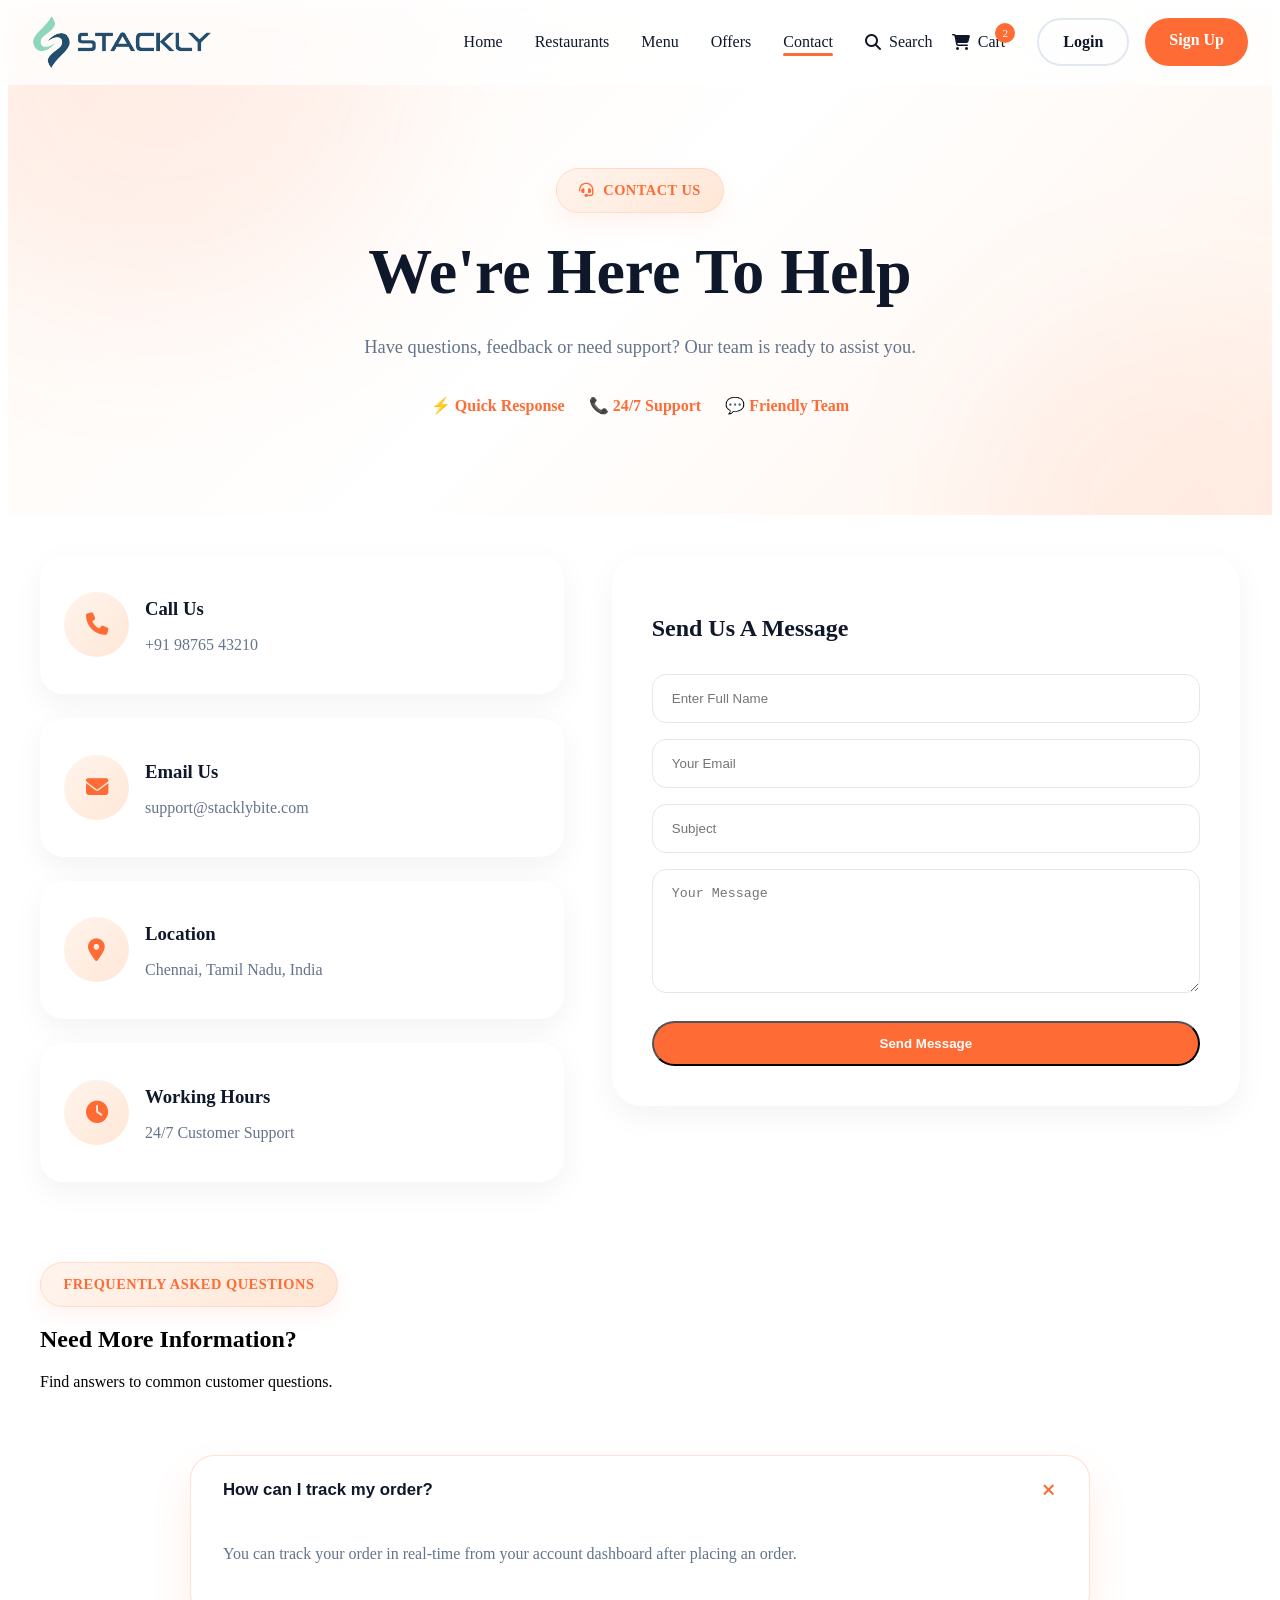
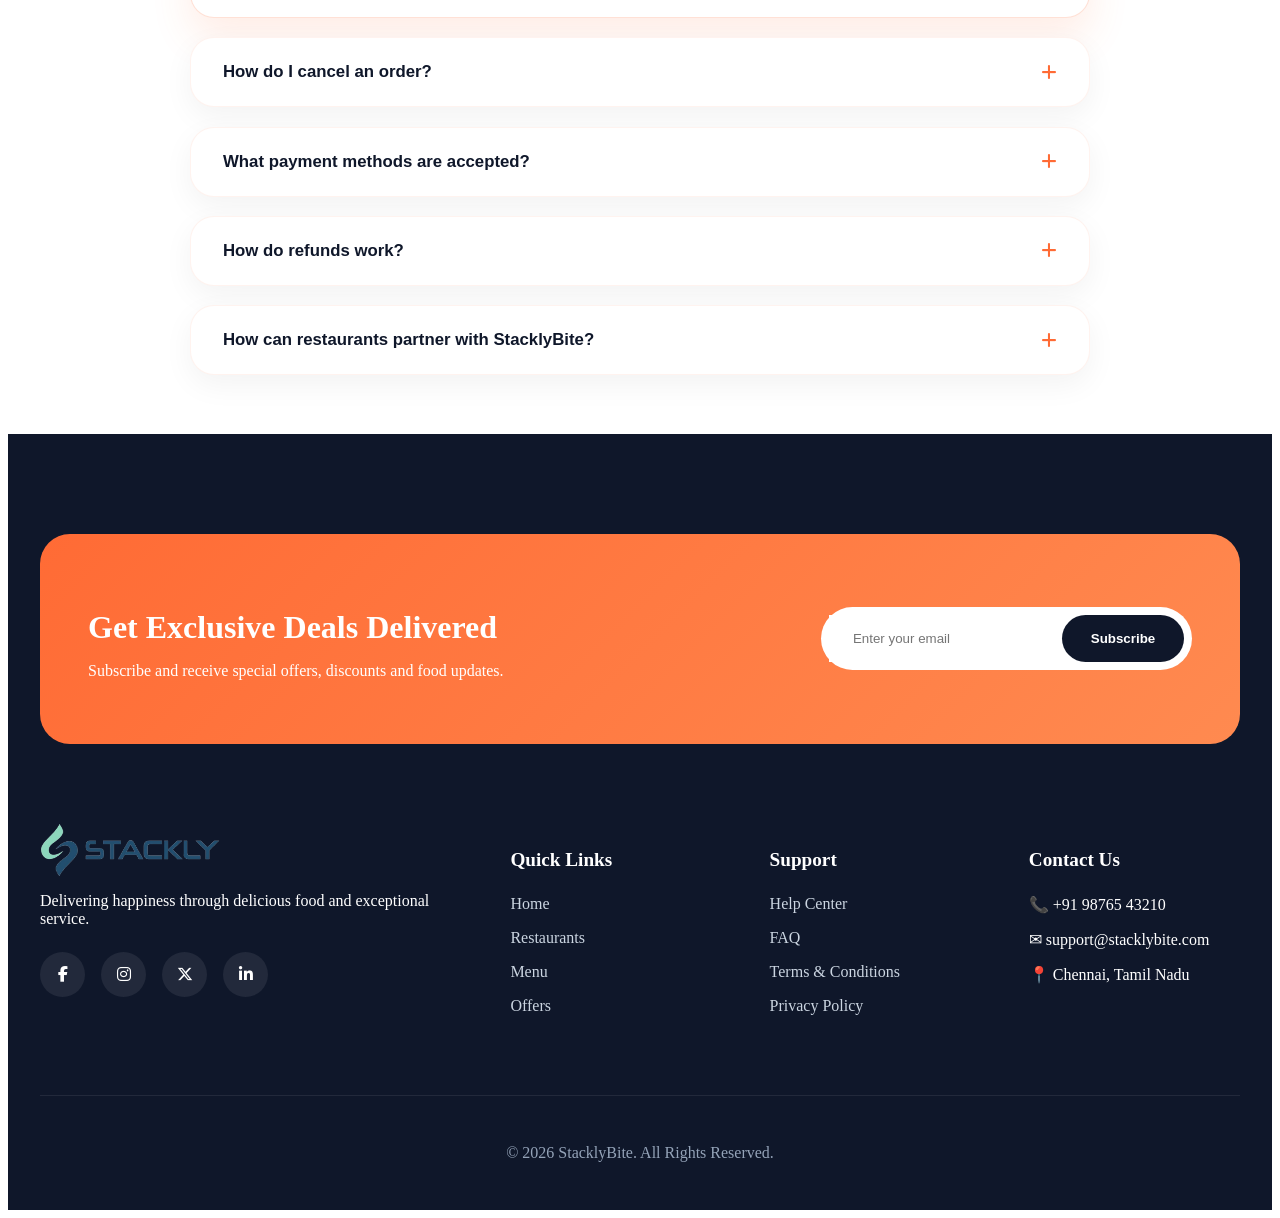
==== commit 1704d8db: "Final Push" ====
--- a/contact.html
+++ b/contact.html
@@ -255,7 +255,9 @@
                     <input
                         type="text"
                         id="name"
-                        placeholder="Your Name"
+                        placeholder="Enter Full Name"
+                        pattern="^[A-Za-z ]+$"
+                        title="Only alphabets and spaces are allowed"
                         required>
 
                     <input
@@ -274,6 +276,7 @@
                         rows="6"
                         id="message"
                         placeholder="Your Message"
+                        minlength="10"
                         required></textarea>
 
                   
